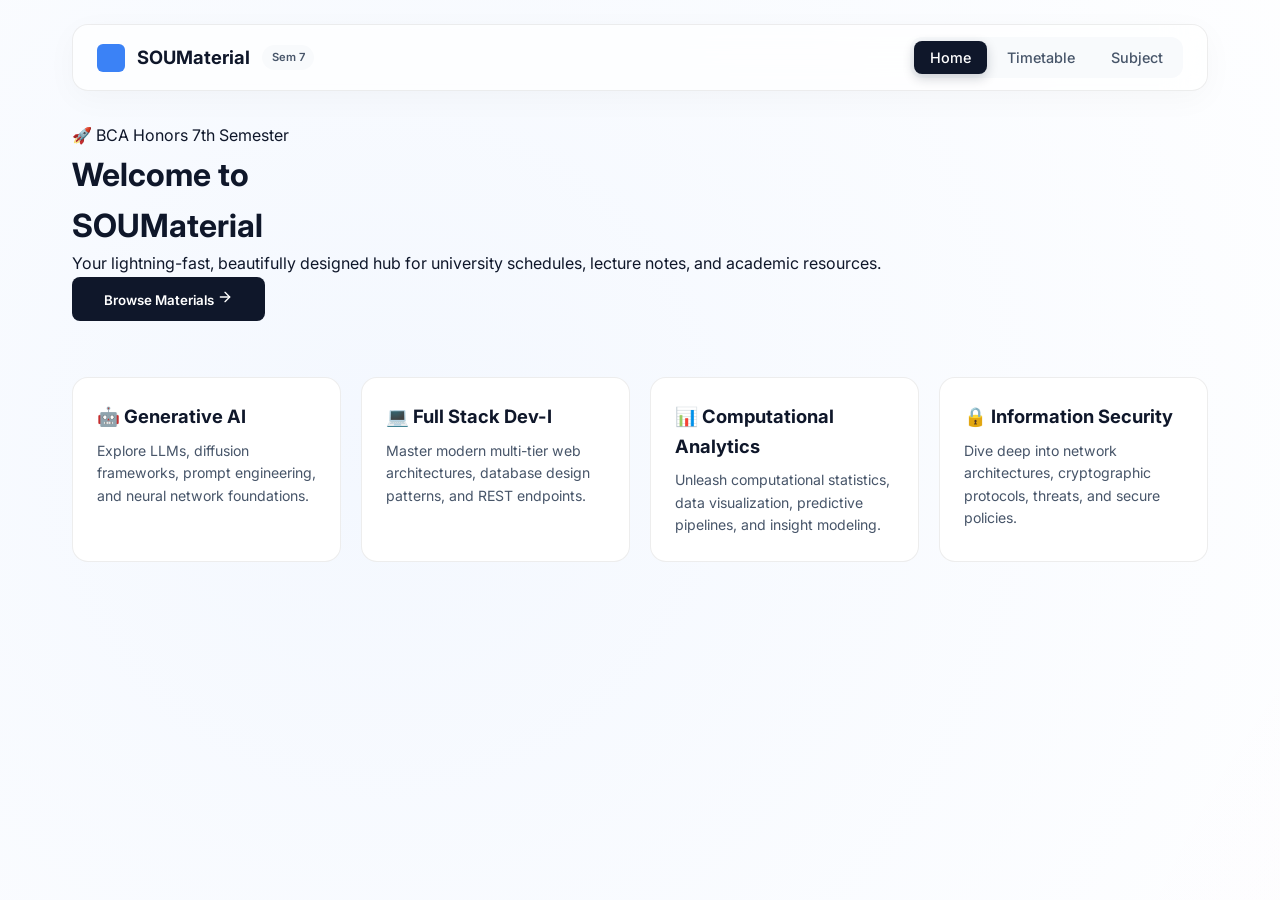
==== SOUMaterial/index.html @ bb6c5d88 "Add files via upload" ====
<!DOCTYPE html>
<html lang="en">

<head>
  <meta charset="UTF-8">
  <meta name="viewport" content="width=device-width, initial-scale=1.0">
  <title>SOUMaterial - BCA 7th Sem</title>
  <!-- Import Premium 'Inter' Font -->
  <link rel="preconnect" href="https://fonts.googleapis.com">
  <link rel="preconnect" href="https://fonts.gstatic.com" crossorigin>
  <link href="https://fonts.googleapis.com/css2?family=Inter:wght@400;500;600;700;800&display=swap" rel="stylesheet">
  <link rel="stylesheet" href="./src/styles/main.css?v=2">
</head>

<body>
  <div id="navbar-root"></div>
  <main id="app-container" class="container"></main>
  <div id="modal-root"></div>

  <script type="module">
    import { renderNavbar } from './src/components/Navbar.js?v=2';
    import { renderDocViewer } from './src/components/DocViewer.js?v=2';
    import { loadHome } from './src/components/Home.js?v=2';

    // Initialize the application layout
    renderNavbar();
    renderDocViewer();

    // Load the new Welcome screen as the default view!
    loadHome(); 
  </script>
</body>

</html>
---- SOUMaterial/src/styles/main.css ----
:root {
    /* Refined Light Mode Palette */
    --bg-base: #ffffff;
    --bg-surface: #ffffff;
    --bg-elevated: #f8fafc;
    --border-subtle: rgba(0, 0, 0, 0.07);
    --border-hover: rgba(0, 0, 0, 0.15);

    --text-primary: #0f172a;
    --text-secondary: #475569;

    /* Accents */
    --accent-pink: #ec4899;
    --accent-blue: #3b82f6;
    --brand-accent: #3b82f6;

    --radius-lg: 16px;
    --radius-md: 12px;
    --radius-sm: 8px;
    --transition: all 0.3s cubic-bezier(0.4, 0, 0.2, 1);
}

* {
    margin: 0;
    padding: 0;
    box-sizing: border-box;
    font-family: 'Inter', -apple-system, sans-serif;
}

body {
    background-color: #ffffff;
    color: var(--text-primary);
    line-height: 1.6;
    background: 
        radial-gradient(circle at 15% 25%, rgba(59, 130, 246, 0.06) 0%, transparent 45%),
        radial-gradient(circle at 85% 75%, rgba(236, 72, 153, 0.06) 0%, transparent 45%);
    background-size: 200% 200%;
    animation: ambientGlow 15s ease infinite alternate;
    min-height: 100vh;
}

@keyframes ambientGlow {
    0% {
        background-position: 0% 0%;
    }
    100% {
        background-position: 100% 100%;
    }
}

/* NAVBAR & LOGO */
.navbar-wrapper {
    padding: 1.5rem 2rem 0;
    max-width: 1200px;
    margin: 0 auto;
    position: sticky;
    top: 0;
    z-index: 100;
}

.navbar {
    background: rgba(255, 255, 255, 0.7);
    backdrop-filter: blur(20px);
    border: 1px solid var(--border-subtle);
    border-radius: var(--radius-lg);
    padding: 0.75rem 1.5rem;
    display: flex;
    justify-content: space-between;
    align-items: center;
    box-shadow: 0 8px 32px rgba(0, 0, 0, 0.03);
}

.brand-group {
    display: flex;
    align-items: center;
    gap: 0.75rem;
    cursor: pointer;
}

.logo-mark {
    width: 28px;
    height: 28px;
    border-radius: 6px;
    background: var(--brand-accent);
}

.brand-text {
    font-size: 1.15rem;
    font-weight: 700;
    color: var(--text-primary);
}

.badge-version {
    background: var(--bg-elevated);
    color: var(--text-secondary);
    font-size: 0.7rem;
    font-weight: 600;
    padding: 0.2rem 0.6rem;
    border-radius: 99px;
}

.tabs {
    display: flex;
    gap: 0.25rem;
    background: var(--bg-elevated);
    padding: 0.25rem;
    border-radius: var(--radius-md);
}

.tab-btn {
    background: transparent;
    border: none;
    color: var(--text-secondary);
    font-size: 0.9rem;
    font-weight: 500;
    cursor: pointer;
    padding: 0.5rem 1rem;
    border-radius: var(--radius-sm);
    transition: var(--transition);
}

.tab-btn:hover {
    color: var(--text-primary);
}

.tab-btn.active {
    background: var(--text-primary);
    color: #ffffff;
    box-shadow: 0 4px 12px rgba(15, 23, 42, 0.2);
}

/* MAIN CONTENT */
.container {
    padding: 2rem;
    max-width: 1200px;
    margin: 0 auto;
}

.grid {
    display: grid;
    grid-template-columns: repeat(auto-fill, minmax(320px, 1fr));
    gap: 1.5rem;
}

.card {
    background: var(--bg-surface);
    padding: 1.5rem;
    border-radius: var(--radius-lg);
    border: 1px solid var(--border-subtle);
    cursor: pointer;
    transition: var(--transition);
}

.card:hover {
    border-color: var(--accent-blue);
    transform: translateY(-4px);
    box-shadow: 0 12px 20px -5px rgba(0, 0, 0, 0.08);
}

.card h3 {
    font-size: 1.1rem;
    font-weight: 600;
    margin-bottom: 0.5rem;
}

.card p {
    font-size: 0.9rem;
    color: var(--text-secondary);
}

.file-item {
    background: var(--bg-surface);
    padding: 1.25rem 1.5rem;
    border-radius: var(--radius-md);
    margin-bottom: 1rem;
    display: flex;
    justify-content: space-between;
    align-items: center;
    border: 1px solid var(--border-subtle);
    transition: var(--transition);
}

.chapter-card:hover {
    border-color: var(--accent-blue);
    background: var(--bg-elevated);
}

/* BUTTONS */
.btn-primary {
    background: var(--text-primary);
    color: #ffffff;
    border: none;
    padding: 0.8rem 2rem;
    border-radius: var(--radius-sm);
    font-weight: 600;
    cursor: pointer;
    transition: var(--transition);
}

.btn-primary:hover {
    transform: translateY(-2px);
    box-shadow: 0 4px 12px rgba(15, 23, 42, 0.2);
}

.btn-download {
    background: #ffffff;
    border: 1px solid var(--border-subtle);
    color: var(--text-primary);
    padding: 0.5rem 1.2rem;
    border-radius: var(--radius-sm);
    cursor: pointer;
    transition: var(--transition);
}

.btn-download:hover {
    background: var(--bg-elevated);
    border-color: var(--accent-blue);
}

/* MODAL */
.modal {
    position: fixed;
    top: 0;
    left: 0;
    width: 100%;
    height: 100%;
    background: rgba(0, 0, 0, 0.4);
    backdrop-filter: blur(10px);
    display: flex;
    justify-content: center;
    align-items: center;
    z-index: 1000;
}

.modal.hidden {
    display: none !important;
}

.modal-content.pdf-modal-size {
    width: 95%;
    max-width: 1000px;
    height: 90vh;
    background: white;
    border-radius: var(--radius-lg);
    overflow: hidden;
    display: flex;
    flex-direction: column;
    box-shadow: 0 20px 40px rgba(0, 0, 0, 0.1);
}

.close-btn {
    background: none;
    border: none;
    font-size: 1.5rem;
    cursor: pointer;
    padding: 0.5rem;
    transition: var(--transition);
}

.close-btn:hover {
    color: var(--accent-pink);
}

@media (max-width: 768px) {
    .navbar {
        flex-direction: column;
        gap: 1rem;
    }

    .grid {
        grid-template-columns: 1fr;
    }
}

/* Unit and Upload Styles */
.unit-section-card {
    transition: var(--transition);
}

.unit-section-card:hover {
    box-shadow: 0 4px 20px -5px rgba(0, 0, 0, 0.05);
}

.back-btn {
    background: transparent;
    border: 1px solid var(--border-subtle);
    color: var(--text-primary);
    padding: 0.5rem 1rem;
    border-radius: var(--radius-sm);
    cursor: pointer;
    font-weight: 600;
    display: inline-flex;
    align-items: center;
    gap: 0.5rem;
    margin-bottom: 1.5rem;
    transition: var(--transition);
}

.back-btn:hover {
    background: var(--bg-elevated);
    border-color: var(--border-hover);
}

.btn-delete:hover {
    background: #ef4444 !important;
    color: white !important;
    border-color: #ef4444 !important;
    box-shadow: 0 4px 12px rgba(239, 68, 68, 0.2);
}

/* Animations */
@keyframes slideIn {
    from {
        transform: translateX(100%) translateY(0);
        opacity: 0;
    }
    to {
        transform: translateX(0) translateY(0);
        opacity: 1;
    }
}

/* Timetable Section Styles */
.day-nav {
    display: flex;
    justify-content: center;
    gap: 0.5rem;
    background: var(--bg-elevated);
    padding: 0.4rem;
    border-radius: var(--radius-lg);
    border: 1px solid var(--border-subtle);
    max-width: 100%;
    width: max-content;
    margin: 0 auto 2.5rem auto;
    overflow-x: auto;
    box-shadow: 0 4px 20px rgba(0, 0, 0, 0.02);
}

.day-btn {
    background: transparent;
    border: none;
    color: var(--text-secondary);
    font-size: 0.95rem;
    font-weight: 600;
    padding: 0.6rem 1.4rem;
    border-radius: var(--radius-md);
    cursor: pointer;
    white-space: nowrap;
    transition: var(--transition);
}

.day-btn:hover {
    color: var(--text-primary);
    background: rgba(0, 0, 0, 0.03);
}

.day-btn:active {
    transform: scale(0.94);
}

.day-btn.active {
    background: var(--text-primary);
    color: #ffffff;
    box-shadow: 0 6px 15px -3px rgba(15, 23, 42, 0.15);
}

/* Timetable Card Animations */
.timetable-card-animate {
    opacity: 0;
    transform: translateY(20px);
    animation: timetableEntrance 0.4s cubic-bezier(0.16, 1, 0.3, 1) forwards;
}

@keyframes timetableEntrance {
    to {
        opacity: 1;
        transform: translateY(0);
    }
}
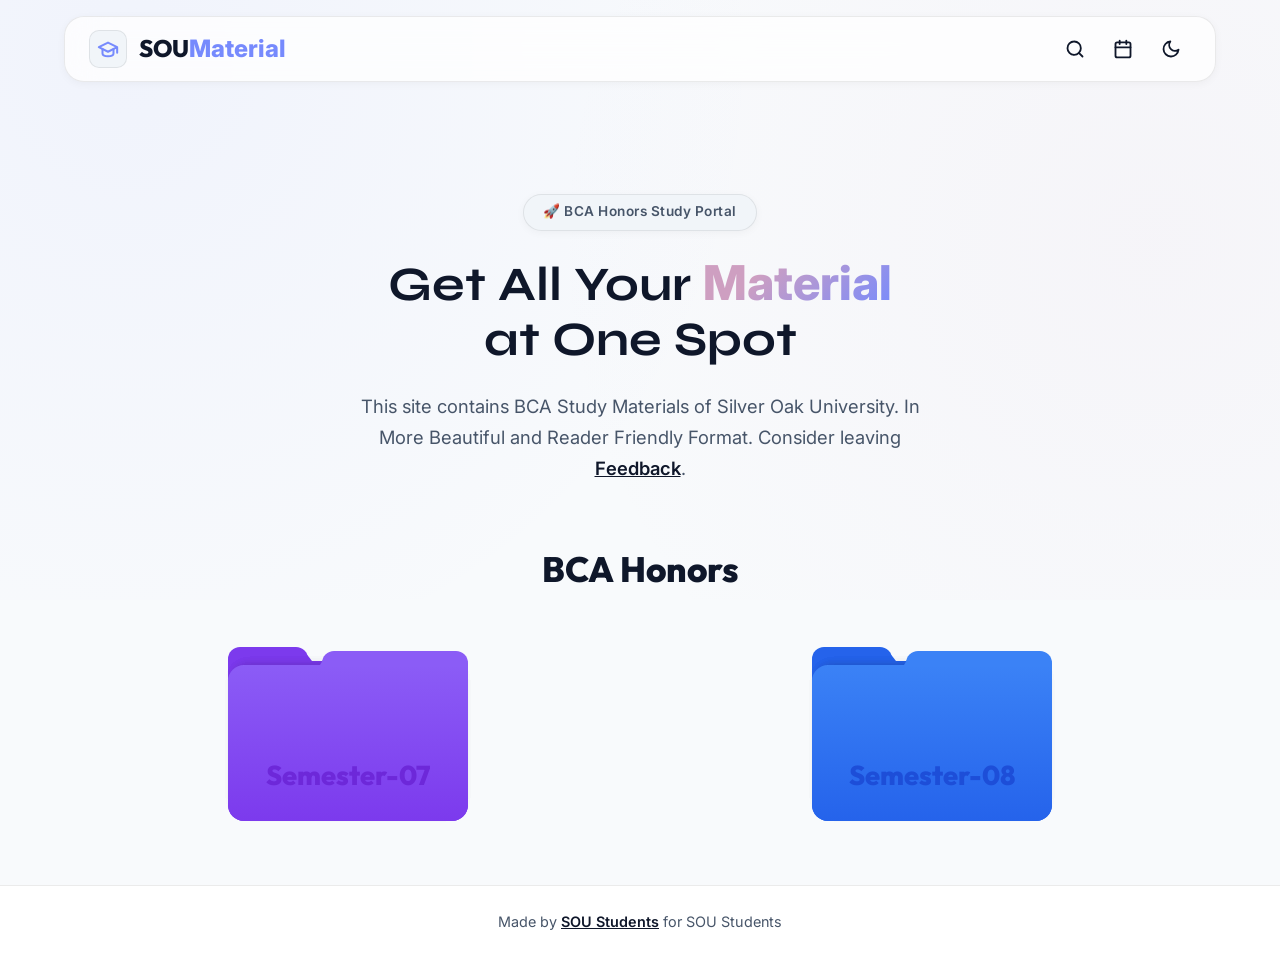
==== commit 5e477e94: "Add files via upload" ====
--- a/SOUMaterial/index.html
+++ b/SOUMaterial/index.html
@@ -4,11 +4,26 @@
 <head>
   <meta charset="UTF-8">
   <meta name="viewport" content="width=device-width, initial-scale=1.0">
-  <title>SOUMaterial - BCA 7th Sem</title>
-  <!-- Import Premium 'Inter' Font -->
+  <title>SOUMaterial - BCA Study Materials Hub</title>
+  
+  <!-- Immediate Theme Loader to prevent white flash -->
+  <script>
+    (function() {
+      try {
+        var savedTheme = localStorage.getItem('soumaterial_theme');
+        var systemDark = window.matchMedia('(prefers-color-scheme: dark)').matches;
+        if (savedTheme === 'dark' || (!savedTheme && systemDark)) {
+          document.documentElement.classList.add('dark');
+        } else {
+          document.documentElement.classList.remove('dark');
+        }
+      } catch (e) {}
+    })();
+  </script>
+  
+  <!-- Prefetch Google Font Connections -->
   <link rel="preconnect" href="https://fonts.googleapis.com">
   <link rel="preconnect" href="https://fonts.gstatic.com" crossorigin>
-  <link href="https://fonts.googleapis.com/css2?family=Inter:wght@400;500;600;700;800&display=swap" rel="stylesheet">
   <link rel="stylesheet" href="./src/styles/main.css?v=2">
 </head>
 
@@ -16,17 +31,23 @@
   <div id="navbar-root"></div>
   <main id="app-container" class="container"></main>
   <div id="modal-root"></div>
+  
+  <footer class="footer">
+    <p>Made by <a href="https://github.com/soumaterial" target="_blank" rel="noopener">SOU Students</a> for SOU Students</p>
+  </footer>
 
   <script type="module">
     import { renderNavbar } from './src/components/Navbar.js?v=2';
     import { renderDocViewer } from './src/components/DocViewer.js?v=2';
+    import { renderSearch } from './src/components/Search.js?v=2';
     import { loadHome } from './src/components/Home.js?v=2';
 
-    // Initialize the application layout
+    // Initialize layout and overlay utilities
     renderNavbar();
     renderDocViewer();
+    renderSearch();
 
-    // Load the new Welcome screen as the default view!
+    // Default entrypoint: load the welcome semester explorer
     loadHome(); 
   </script>
 </body>
--- a/SOUMaterial/src/styles/main.css
+++ b/SOUMaterial/src/styles/main.css
@@ -1,379 +1,1151 @@
-:root {
-    /* Refined Light Mode Palette */
-    --bg-base: #ffffff;
-    --bg-surface: #ffffff;
-    --bg-elevated: #f8fafc;
-    --border-subtle: rgba(0, 0, 0, 0.07);
-    --border-hover: rgba(0, 0, 0, 0.15);
-
-    --text-primary: #0f172a;
-    --text-secondary: #475569;
-
-    /* Accents */
-    --accent-pink: #ec4899;
-    --accent-blue: #3b82f6;
-    --brand-accent: #3b82f6;
-
-    --radius-lg: 16px;
-    --radius-md: 12px;
-    --radius-sm: 8px;
-    --transition: all 0.3s cubic-bezier(0.4, 0, 0.2, 1);
-}
-
-* {
-    margin: 0;
-    padding: 0;
-    box-sizing: border-box;
-    font-family: 'Inter', -apple-system, sans-serif;
-}
-
-body {
-    background-color: #ffffff;
-    color: var(--text-primary);
-    line-height: 1.6;
-    background: 
-        radial-gradient(circle at 15% 25%, rgba(59, 130, 246, 0.06) 0%, transparent 45%),
-        radial-gradient(circle at 85% 75%, rgba(236, 72, 153, 0.06) 0%, transparent 45%);
-    background-size: 200% 200%;
-    animation: ambientGlow 15s ease infinite alternate;
-    min-height: 100vh;
-}
-
-@keyframes ambientGlow {
-    0% {
-        background-position: 0% 0%;
-    }
-    100% {
-        background-position: 100% 100%;
-    }
-}
-
-/* NAVBAR & LOGO */
-.navbar-wrapper {
-    padding: 1.5rem 2rem 0;
-    max-width: 1200px;
-    margin: 0 auto;
-    position: sticky;
-    top: 0;
-    z-index: 100;
-}
-
-.navbar {
-    background: rgba(255, 255, 255, 0.7);
-    backdrop-filter: blur(20px);
-    border: 1px solid var(--border-subtle);
-    border-radius: var(--radius-lg);
-    padding: 0.75rem 1.5rem;
-    display: flex;
-    justify-content: space-between;
-    align-items: center;
-    box-shadow: 0 8px 32px rgba(0, 0, 0, 0.03);
-}
-
-.brand-group {
-    display: flex;
-    align-items: center;
-    gap: 0.75rem;
-    cursor: pointer;
-}
-
-.logo-mark {
-    width: 28px;
-    height: 28px;
-    border-radius: 6px;
-    background: var(--brand-accent);
-}
-
-.brand-text {
-    font-size: 1.15rem;
-    font-weight: 700;
-    color: var(--text-primary);
-}
-
-.badge-version {
-    background: var(--bg-elevated);
-    color: var(--text-secondary);
-    font-size: 0.7rem;
-    font-weight: 600;
-    padding: 0.2rem 0.6rem;
-    border-radius: 99px;
-}
-
-.tabs {
-    display: flex;
-    gap: 0.25rem;
-    background: var(--bg-elevated);
-    padding: 0.25rem;
-    border-radius: var(--radius-md);
-}
-
-.tab-btn {
-    background: transparent;
-    border: none;
-    color: var(--text-secondary);
-    font-size: 0.9rem;
-    font-weight: 500;
-    cursor: pointer;
-    padding: 0.5rem 1rem;
-    border-radius: var(--radius-sm);
-    transition: var(--transition);
-}
-
-.tab-btn:hover {
-    color: var(--text-primary);
-}
-
-.tab-btn.active {
-    background: var(--text-primary);
-    color: #ffffff;
-    box-shadow: 0 4px 12px rgba(15, 23, 42, 0.2);
-}
-
-/* MAIN CONTENT */
-.container {
-    padding: 2rem;
-    max-width: 1200px;
-    margin: 0 auto;
-}
-
-.grid {
-    display: grid;
-    grid-template-columns: repeat(auto-fill, minmax(320px, 1fr));
-    gap: 1.5rem;
-}
-
-.card {
-    background: var(--bg-surface);
-    padding: 1.5rem;
-    border-radius: var(--radius-lg);
-    border: 1px solid var(--border-subtle);
-    cursor: pointer;
-    transition: var(--transition);
-}
-
-.card:hover {
-    border-color: var(--accent-blue);
-    transform: translateY(-4px);
-    box-shadow: 0 12px 20px -5px rgba(0, 0, 0, 0.08);
-}
-
-.card h3 {
-    font-size: 1.1rem;
-    font-weight: 600;
-    margin-bottom: 0.5rem;
-}
-
-.card p {
-    font-size: 0.9rem;
-    color: var(--text-secondary);
-}
-
-.file-item {
-    background: var(--bg-surface);
-    padding: 1.25rem 1.5rem;
-    border-radius: var(--radius-md);
-    margin-bottom: 1rem;
-    display: flex;
-    justify-content: space-between;
-    align-items: center;
-    border: 1px solid var(--border-subtle);
-    transition: var(--transition);
-}
-
-.chapter-card:hover {
-    border-color: var(--accent-blue);
-    background: var(--bg-elevated);
-}
-
-/* BUTTONS */
-.btn-primary {
-    background: var(--text-primary);
-    color: #ffffff;
-    border: none;
-    padding: 0.8rem 2rem;
-    border-radius: var(--radius-sm);
-    font-weight: 600;
-    cursor: pointer;
-    transition: var(--transition);
-}
-
-.btn-primary:hover {
-    transform: translateY(-2px);
-    box-shadow: 0 4px 12px rgba(15, 23, 42, 0.2);
-}
-
-.btn-download {
-    background: #ffffff;
-    border: 1px solid var(--border-subtle);
-    color: var(--text-primary);
-    padding: 0.5rem 1.2rem;
-    border-radius: var(--radius-sm);
-    cursor: pointer;
-    transition: var(--transition);
-}
-
-.btn-download:hover {
-    background: var(--bg-elevated);
-    border-color: var(--accent-blue);
-}
-
-/* MODAL */
-.modal {
-    position: fixed;
-    top: 0;
-    left: 0;
-    width: 100%;
-    height: 100%;
-    background: rgba(0, 0, 0, 0.4);
-    backdrop-filter: blur(10px);
-    display: flex;
-    justify-content: center;
-    align-items: center;
-    z-index: 1000;
-}
-
-.modal.hidden {
-    display: none !important;
-}
-
-.modal-content.pdf-modal-size {
-    width: 95%;
-    max-width: 1000px;
-    height: 90vh;
-    background: white;
-    border-radius: var(--radius-lg);
-    overflow: hidden;
-    display: flex;
-    flex-direction: column;
-    box-shadow: 0 20px 40px rgba(0, 0, 0, 0.1);
-}
-
-.close-btn {
-    background: none;
-    border: none;
-    font-size: 1.5rem;
-    cursor: pointer;
-    padding: 0.5rem;
-    transition: var(--transition);
-}
-
-.close-btn:hover {
-    color: var(--accent-pink);
-}
-
-@media (max-width: 768px) {
-    .navbar {
-        flex-direction: column;
-        gap: 1rem;
-    }
-
-    .grid {
-        grid-template-columns: 1fr;
-    }
-}
-
-/* Unit and Upload Styles */
-.unit-section-card {
-    transition: var(--transition);
-}
-
-.unit-section-card:hover {
-    box-shadow: 0 4px 20px -5px rgba(0, 0, 0, 0.05);
-}
-
-.back-btn {
-    background: transparent;
-    border: 1px solid var(--border-subtle);
-    color: var(--text-primary);
-    padding: 0.5rem 1rem;
-    border-radius: var(--radius-sm);
-    cursor: pointer;
-    font-weight: 600;
-    display: inline-flex;
-    align-items: center;
-    gap: 0.5rem;
-    margin-bottom: 1.5rem;
-    transition: var(--transition);
-}
-
-.back-btn:hover {
-    background: var(--bg-elevated);
-    border-color: var(--border-hover);
-}
-
-.btn-delete:hover {
-    background: #ef4444 !important;
-    color: white !important;
-    border-color: #ef4444 !important;
-    box-shadow: 0 4px 12px rgba(239, 68, 68, 0.2);
-}
-
-/* Animations */
-@keyframes slideIn {
-    from {
-        transform: translateX(100%) translateY(0);
-        opacity: 0;
-    }
-    to {
-        transform: translateX(0) translateY(0);
-        opacity: 1;
-    }
-}
-
-/* Timetable Section Styles */
-.day-nav {
-    display: flex;
-    justify-content: center;
-    gap: 0.5rem;
-    background: var(--bg-elevated);
-    padding: 0.4rem;
-    border-radius: var(--radius-lg);
-    border: 1px solid var(--border-subtle);
-    max-width: 100%;
-    width: max-content;
-    margin: 0 auto 2.5rem auto;
-    overflow-x: auto;
-    box-shadow: 0 4px 20px rgba(0, 0, 0, 0.02);
-}
-
-.day-btn {
-    background: transparent;
-    border: none;
-    color: var(--text-secondary);
-    font-size: 0.95rem;
-    font-weight: 600;
-    padding: 0.6rem 1.4rem;
-    border-radius: var(--radius-md);
-    cursor: pointer;
-    white-space: nowrap;
-    transition: var(--transition);
-}
-
-.day-btn:hover {
-    color: var(--text-primary);
-    background: rgba(0, 0, 0, 0.03);
-}
-
-.day-btn:active {
-    transform: scale(0.94);
-}
-
-.day-btn.active {
-    background: var(--text-primary);
-    color: #ffffff;
-    box-shadow: 0 6px 15px -3px rgba(15, 23, 42, 0.15);
-}
-
-/* Timetable Card Animations */
-.timetable-card-animate {
-    opacity: 0;
-    transform: translateY(20px);
-    animation: timetableEntrance 0.4s cubic-bezier(0.16, 1, 0.3, 1) forwards;
-}
-
-@keyframes timetableEntrance {
-    to {
-        opacity: 1;
-        transform: translateY(0);
-    }
-}+/* Import Syne and Outfit Fonts for Heading & Brand */
+@import url('https://fonts.googleapis.com/css2?family=Outfit:wght@400;500;600;700;800&family=Syne:wght@700;800&family=Inter:wght@400;500;600;700&display=swap');
+
+:root {
+    /* Light Mode Design System */
+    --bg-base: #f8fafc;
+    --bg-surface: #ffffff;
+    --bg-elevated: #f1f5f9;
+    --border-subtle: rgba(0, 0, 0, 0.08);
+    --border-hover: rgba(0, 0, 0, 0.16);
+    --text-primary: #0f172a;
+    --text-secondary: #475569;
+
+    --accent-blue: #768afd;
+    --accent-pink: #ce9fc1;
+    --accent-purple: #8b5cf6;
+    
+    --bg-navbar: rgba(255, 255, 255, 0.75);
+    --radius-lg: 20px;
+    --radius-md: 14px;
+    --radius-sm: 8px;
+    
+    --transition: all 0.3s cubic-bezier(0.25, 0.8, 0.25, 1);
+    --shadow-sm: 0 2px 8px rgba(0, 0, 0, 0.04);
+    --shadow-md: 0 10px 30px rgba(0, 0, 0, 0.06);
+    --shadow-lg: 0 20px 40px rgba(0, 0, 0, 0.1);
+    
+    --glow-color-1: rgba(118, 138, 253, 0.06);
+    --glow-color-2: rgba(206, 159, 193, 0.06);
+}
+
+.dark {
+    /* Dark Mode Design System (Inspired by sounotes) */
+    --bg-base: #0c0c14;
+    --bg-surface: #12121e;
+    --bg-elevated: #191928;
+    --border-subtle: rgba(255, 255, 255, 0.07);
+    --border-hover: rgba(255, 255, 255, 0.16);
+    --text-primary: #f8fafc;
+    --text-secondary: #94a3b8;
+
+    --accent-blue: #768afd;
+    --accent-pink: #ce9fc1;
+    --accent-purple: #a78bfa;
+    
+    --bg-navbar: rgba(12, 12, 20, 0.8);
+    
+    --shadow-sm: 0 2px 8px rgba(0, 0, 0, 0.2);
+    --shadow-md: 0 10px 30px rgba(0, 0, 0, 0.3);
+    --shadow-lg: 0 20px 40px rgba(0, 0, 0, 0.4);
+    
+    --glow-color-1: rgba(118, 138, 253, 0.12);
+    --glow-color-2: rgba(206, 159, 193, 0.12);
+}
+
+/* BASE STYLES */
+* {
+    margin: 0;
+    padding: 0;
+    box-sizing: border-box;
+    font-family: 'Inter', -apple-system, sans-serif;
+}
+
+html {
+    scroll-behavior: smooth;
+}
+
+body {
+    background-color: var(--bg-base);
+    color: var(--text-primary);
+    line-height: 1.6;
+    transition: background-color 0.4s ease, color 0.4s ease;
+    min-height: 100vh;
+    display: flex;
+    flex-direction: column;
+    position: relative;
+    overflow-x: hidden;
+}
+
+/* Ambient glow backgrounds */
+body::before {
+    content: '';
+    position: absolute;
+    top: 0;
+    left: 0;
+    right: 0;
+    height: 600px;
+    background: radial-gradient(circle at 10% 10%, var(--glow-color-1) 0%, transparent 50%),
+                radial-gradient(circle at 90% 40%, var(--glow-color-2) 0%, transparent 50%);
+    pointer-events: none;
+    z-index: 0;
+    transition: var(--transition);
+}
+
+/* TYPOGRAPHY */
+h1, h2, h3, h4, h5, h6 {
+    font-family: 'Outfit', sans-serif;
+    font-weight: 700;
+}
+
+a {
+    color: inherit;
+    text-decoration: none;
+}
+
+/* LAYOUT CONTAINER */
+.container {
+    width: 100%;
+    max-width: 1200px;
+    margin: 0 auto;
+    padding: 2rem 1.5rem;
+    position: relative;
+    z-index: 1;
+}
+
+/* STICKY HEADER PROGRESS LINE */
+.progress-line-container {
+    position: fixed;
+    top: 0;
+    left: 0;
+    width: 100%;
+    height: 3px;
+    background: transparent;
+    z-index: 1000;
+}
+
+.progress-line {
+    height: 100%;
+    background: linear-gradient(90deg, var(--accent-blue), var(--accent-pink));
+    width: 0%;
+    transition: width 0.3s ease;
+    box-shadow: 0 0 8px var(--accent-blue), 0 0 12px var(--accent-pink);
+}
+
+/* PREMIUM NAVBAR */
+.navbar-wrapper {
+    position: sticky;
+    top: 0;
+    z-index: 999;
+    padding: 1rem 1.5rem;
+    max-width: 1200px;
+    margin: 0 auto;
+    width: 100%;
+}
+
+.navbar {
+    background: var(--bg-navbar);
+    backdrop-filter: blur(20px);
+    -webkit-backdrop-filter: blur(20px);
+    border: 1px solid var(--border-subtle);
+    border-radius: var(--radius-lg);
+    padding: 0.75rem 1.5rem;
+    display: flex;
+    justify-content: space-between;
+    align-items: center;
+    box-shadow: var(--shadow-sm);
+    transition: var(--transition);
+}
+
+.brand-group {
+    display: flex;
+    align-items: center;
+    gap: 0.75rem;
+    cursor: pointer;
+}
+
+.logo-img {
+    width: 32px;
+    height: 32px;
+    border-radius: 8px;
+    transition: transform 0.3s ease;
+}
+
+.brand-group:hover .logo-img {
+    transform: rotate(10deg) scale(1.1);
+}
+
+.brand-text {
+    font-size: 1.5rem;
+    font-weight: 800;
+    font-family: 'Outfit', sans-serif;
+    color: var(--text-primary);
+}
+
+.brand-text span {
+    color: var(--accent-blue);
+}
+
+.navbar-actions {
+    display: flex;
+    align-items: center;
+    gap: 0.5rem;
+}
+
+/* Action Icon Buttons */
+.icon-btn {
+    background: transparent;
+    border: none;
+    outline: none;
+    width: 40px;
+    height: 40px;
+    border-radius: 50%;
+    color: var(--text-primary);
+    display: flex;
+    justify-content: center;
+    align-items: center;
+    cursor: pointer;
+    transition: var(--transition);
+    position: relative;
+}
+
+.icon-btn:hover {
+    background: var(--bg-elevated);
+    transform: translateY(-2px);
+    color: var(--accent-blue);
+}
+
+.icon-btn svg {
+    width: 20px;
+    height: 20px;
+    stroke-width: 2.2;
+}
+
+/* HERO SECTION */
+.hero-section {
+    text-align: center;
+    padding: 4rem 1rem 2rem 1rem;
+    position: relative;
+}
+
+.badge-pill {
+    background: var(--bg-elevated);
+    border: 1px solid var(--border-subtle);
+    color: var(--text-secondary);
+    font-size: 0.85rem;
+    font-weight: 600;
+    padding: 0.4rem 1.2rem;
+    border-radius: 99px;
+    display: inline-block;
+    margin-bottom: 1.5rem;
+    box-shadow: var(--shadow-sm);
+    letter-spacing: 0.5px;
+}
+
+.hero-title {
+    font-family: 'Syne', sans-serif;
+    font-size: 3rem;
+    line-height: 1.15;
+    margin-bottom: 1.5rem;
+    color: var(--text-primary);
+    max-width: 800px;
+    margin-left: auto;
+    margin-right: auto;
+}
+
+@media (max-width: 768px) {
+    .hero-title {
+        font-size: 2.2rem;
+    }
+}
+
+.gradient-text {
+    background: linear-gradient(135deg, var(--accent-pink) 30%, var(--accent-blue) 100%);
+    -webkit-background-clip: text;
+    -webkit-text-fill-color: transparent;
+    font-weight: 800;
+}
+
+.hero-subtitle {
+    font-size: 1.15rem;
+    color: var(--text-secondary);
+    max-width: 600px;
+    margin: 0 auto 2rem auto;
+    line-height: 1.7;
+}
+
+.hero-subtitle a {
+    color: var(--text-primary);
+    text-decoration: underline;
+    font-weight: 600;
+    transition: color 0.2s;
+}
+
+.hero-subtitle a:hover {
+    color: var(--accent-purple);
+}
+
+/* GRID LAYOUTS */
+.grid-semesters {
+    display: grid;
+    grid-template-columns: repeat(auto-fit, minmax(260px, 1fr));
+    gap: 3rem;
+    margin-top: 4rem;
+    justify-items: center;
+}
+
+/* 3D FOLDER COMPONENT */
+.folder-3d-wrapper {
+    perspective: 1500px;
+    width: 240px;
+    height: 160px;
+    cursor: pointer;
+    position: relative;
+    user-select: none;
+}
+
+.folder-3d {
+    width: 100%;
+    height: 100%;
+    transform-style: preserve-3d;
+    transition: transform 0.5s cubic-bezier(0.25, 0.8, 0.25, 1);
+    position: relative;
+}
+
+/* Folder Colors Map */
+.folder-color-orange  { --f-dark: #b45309; --f-mid: #d97706; --f-light: #f59e0b; --f-front: #fbbf24; --f-text: #b45309; }
+.folder-color-blue    { --f-dark: #1d4ed8; --f-mid: #2563eb; --f-light: #3b82f6; --f-front: #60a5fa; --f-text: #1d4ed8; }
+.folder-color-purple  { --f-dark: #6d28d9; --f-mid: #7c3aed; --f-light: #8b5cf6; --f-front: #a78bfa; --f-text: #6d28d9; }
+.folder-color-green   { --f-dark: #047857; --f-mid: #059669; --f-light: #10b981; --f-front: #34d399; --f-text: #047857; }
+.folder-color-pink    { --f-dark: #be185d; --f-mid: #db2777; --f-light: #ec4899; --f-front: #f472b6; --f-text: #be185d; }
+.folder-color-indigo  { --f-dark: #3730a3; --f-mid: #4338ca; --f-light: #4f46e5; --f-front: #818cf8; --f-text: #3730a3; }
+.folder-color-emerald { --f-dark: #065f46; --f-mid: #047857; --f-light: #059669; --f-front: #10b981; --f-text: #065f46; }
+.folder-color-cyan    { --f-dark: #0e7490; --f-mid: #0891b2; --f-light: #06b6d4; --f-front: #22d3ee; --f-text: #0e7490; }
+
+/* Back cover of folder */
+.folder-back {
+    position: absolute;
+    width: 100%;
+    height: 100%;
+    background-color: var(--f-mid);
+    border-radius: 1rem;
+    border-top-left-radius: 0;
+    transform-origin: top;
+    transition: var(--transition);
+}
+
+/* Tab sticking up on the back cover (left side) */
+.folder-back::after {
+    content: '';
+    position: absolute;
+    bottom: 99%;
+    left: 0;
+    width: 80px;
+    height: 16px;
+    background-color: var(--f-mid);
+    border-top-left-radius: 12px;
+    border-top-right-radius: 12px;
+}
+
+/* Slanted cut transition for the tab */
+.folder-back::before {
+    content: '';
+    position: absolute;
+    top: -16px;
+    left: 76px;
+    width: 16px;
+    height: 16px;
+    background-color: var(--f-mid);
+    clip-path: polygon(0 35%, 0% 100%, 50% 100%);
+}
+
+/* Middle document sheets */
+.folder-page {
+    position: absolute;
+    inset: 4px;
+    border-radius: 1rem;
+    transition: transform 0.4s cubic-bezier(0.25, 0.8, 0.25, 1);
+    transform-origin: bottom;
+    box-shadow: 0 -2px 10px rgba(0, 0, 0, 0.05);
+}
+
+.page-3 { background-color: var(--bg-elevated); filter: brightness(0.85); }
+.page-2 { background-color: var(--bg-elevated); filter: brightness(0.92); }
+.page-1 { background-color: var(--bg-surface); }
+
+/* Front flap of folder */
+.folder-front {
+    position: absolute;
+    bottom: 0;
+    left: 0;
+    width: 100%;
+    height: 156px;
+    background: linear-gradient(to top, var(--f-mid), var(--f-light));
+    border-radius: 1rem;
+    border-top-right-radius: 0;
+    transform-origin: bottom;
+    transition: transform 0.4s cubic-bezier(0.25, 0.8, 0.25, 1), box-shadow 0.4s;
+    display: flex;
+    align-items: flex-end;
+    padding: 1.5rem;
+}
+
+/* Tab on the front flap (right side) */
+.folder-front::after {
+    content: '';
+    position: absolute;
+    bottom: 99%;
+    right: 0;
+    width: 146px;
+    height: 16px;
+    background-color: var(--f-light);
+    border-top-left-radius: 12px;
+    border-top-right-radius: 12px;
+}
+
+/* Slanted cut for front flap tab */
+.folder-front::before {
+    content: '';
+    position: absolute;
+    top: -12px;
+    right: 142px;
+    width: 12px;
+    height: 12px;
+    background-color: var(--f-light);
+    clip-path: polygon(100% 14%, 50% 100%, 100% 100%);
+}
+
+.folder-title {
+    font-family: 'Outfit', sans-serif;
+    font-size: 1.7rem;
+    font-weight: 800;
+    color: var(--f-dark);
+    text-align: center;
+    width: 100%;
+}
+
+.dark .folder-title {
+    color: #ffffff;
+    text-shadow: 0 1px 4px rgba(0, 0, 0, 0.3);
+}
+
+/* Hover effects for 3D folder */
+.folder-3d-wrapper:hover .folder-back {
+    box-shadow: 0 15px 35px rgba(0, 0, 0, 0.15);
+}
+
+.folder-3d-wrapper:hover .page-3 { transform: rotateX(-15deg); }
+.folder-3d-wrapper:hover .page-2 { transform: rotateX(-25deg); }
+.folder-3d-wrapper:hover .page-1 { transform: rotateX(-32deg); }
+
+.folder-3d-wrapper:hover .folder-front {
+    transform: rotateX(-40deg) translateY(1px);
+    box-shadow: inset 0 20px 40px var(--f-front), inset 0 -20px 40px var(--f-mid), 0 15px 30px rgba(0,0,0,0.15);
+}
+
+/* SUBJECT NOTEBOOKS GRID (INSIDE SEMESTER) */
+.grid-notebooks {
+    display: grid;
+    grid-template-columns: repeat(auto-fill, minmax(220px, 1fr));
+    gap: 2.5rem;
+    margin-top: 3rem;
+    justify-items: center;
+}
+
+/* Notebook Cover Design */
+.notebook-card {
+    width: 200px;
+    height: 270px;
+    background: var(--bg-surface);
+    border-radius: var(--radius-md);
+    box-shadow: var(--shadow-md);
+    display: flex;
+    flex-direction: column;
+    justify-content: space-between;
+    padding: 1.25rem;
+    position: relative;
+    cursor: pointer;
+    transition: transform 0.3s ease, box-shadow 0.3s ease;
+    border: 1px solid var(--border-subtle);
+    overflow: hidden;
+}
+
+.notebook-card:hover {
+    transform: scale(1.08) rotate(2deg);
+    box-shadow: var(--shadow-lg);
+    border-color: var(--n-color, var(--accent-blue));
+}
+
+/* Left spine binding */
+.notebook-card::before {
+    content: '';
+    position: absolute;
+    left: 0;
+    top: 0;
+    bottom: 0;
+    width: 14px;
+    background: linear-gradient(90deg, rgba(0, 0, 0, 0.15), transparent);
+    background-color: var(--n-color, var(--accent-blue));
+    border-top-left-radius: var(--radius-md);
+    border-bottom-left-radius: var(--radius-md);
+    z-index: 2;
+}
+
+.notebook-header {
+    display: flex;
+    flex-direction: column;
+    align-items: center;
+    text-align: center;
+    padding-left: 0.5rem;
+    z-index: 1;
+}
+
+.notebook-tag {
+    font-size: 0.75rem;
+    font-weight: 700;
+    color: var(--n-color, var(--accent-blue));
+    text-transform: uppercase;
+    letter-spacing: 1px;
+    opacity: 0.8;
+    margin-bottom: 0.5rem;
+}
+
+.notebook-code-abbr {
+    font-family: 'Syne', sans-serif;
+    font-size: 2.2rem;
+    font-weight: 800;
+    color: var(--n-color, var(--accent-blue));
+    line-height: 1.1;
+    margin: 1rem 0;
+}
+
+.notebook-title {
+    font-size: 0.95rem;
+    font-weight: 600;
+    color: var(--text-primary);
+    text-align: center;
+    padding: 0 0.5rem;
+    line-height: 1.4;
+    display: -webkit-box;
+    -webkit-line-clamp: 3;
+    -webkit-box-orient: vertical;
+    overflow: hidden;
+    margin-top: 1rem;
+}
+
+.notebook-footer {
+    display: flex;
+    justify-content: center;
+    align-items: center;
+    border-top: 1px solid var(--border-subtle);
+    padding-top: 0.75rem;
+    font-size: 0.75rem;
+    font-weight: 600;
+    color: var(--text-secondary);
+    z-index: 1;
+}
+
+/* Notebook Color Palettes */
+.nb-blue    { --n-color: #3b82f6; }
+.nb-green   { --n-color: #10b981; }
+.nb-purple  { --n-color: #8b5cf6; }
+.nb-red     { --n-color: #ef4444; }
+.nb-orange  { --n-color: #f59e0b; }
+.nb-pink    { --n-color: #ec4899; }
+.nb-teal    { --n-color: #06b6d4; }
+.nb-indigo  { --n-color: #4f46e5; }
+
+/* SUBJECT MODULES VIEW */
+.back-btn {
+    background: var(--bg-surface);
+    border: 1px solid var(--border-subtle);
+    color: var(--text-primary);
+    padding: 0.6rem 1.2rem;
+    border-radius: var(--radius-sm);
+    cursor: pointer;
+    font-weight: 600;
+    display: inline-flex;
+    align-items: center;
+    gap: 0.5rem;
+    margin-bottom: 2rem;
+    transition: var(--transition);
+    box-shadow: var(--shadow-sm);
+}
+
+.back-btn:hover {
+    background: var(--bg-elevated);
+    border-color: var(--border-hover);
+    transform: translateX(-4px);
+}
+
+.subject-info-banner {
+    background: var(--bg-surface);
+    border: 1px solid var(--border-subtle);
+    border-radius: var(--radius-lg);
+    padding: 2rem;
+    margin-bottom: 2.5rem;
+    box-shadow: var(--shadow-sm);
+}
+
+.subject-info-banner h2 {
+    font-size: 2rem;
+    margin-bottom: 0.5rem;
+}
+
+.subject-meta {
+    color: var(--text-secondary);
+    font-size: 1rem;
+    display: flex;
+    gap: 1rem;
+    flex-wrap: wrap;
+}
+
+/* MODULE CARDS */
+.unit-section-card {
+    background: var(--bg-surface);
+    border: 1px solid var(--border-subtle);
+    border-radius: var(--radius-lg);
+    padding: 1.5rem;
+    margin-bottom: 1.5rem;
+    box-shadow: var(--shadow-sm);
+    transition: var(--transition);
+}
+
+.unit-section-card:hover {
+    box-shadow: var(--shadow-md);
+    border-color: var(--accent-blue);
+}
+
+.unit-header {
+    display: flex;
+    justify-content: space-between;
+    align-items: center;
+    margin-bottom: 1.25rem;
+    border-bottom: 1px solid var(--border-subtle);
+    padding-bottom: 1rem;
+    flex-wrap: wrap;
+    gap: 1rem;
+}
+
+.unit-header h3 {
+    font-size: 1.25rem;
+    color: var(--text-primary);
+}
+
+.btn-upload-label {
+    background: var(--accent-purple);
+    color: white;
+    font-size: 0.85rem;
+    font-weight: 600;
+    padding: 0.5rem 1.1rem;
+    border-radius: var(--radius-sm);
+    display: inline-flex;
+    align-items: center;
+    gap: 0.5rem;
+    cursor: pointer;
+    transition: var(--transition);
+}
+
+.btn-upload-label:hover {
+    background: #7c3aed;
+    transform: translateY(-2px);
+    box-shadow: 0 4px 12px rgba(139, 92, 246, 0.25);
+}
+
+/* FILE ITEMS inside modules */
+.file-item {
+    background: var(--bg-base);
+    border: 1px solid var(--border-subtle);
+    border-radius: var(--radius-md);
+    padding: 1rem 1.25rem;
+    margin-bottom: 0.75rem;
+    display: flex;
+    justify-content: space-between;
+    align-items: center;
+    cursor: pointer;
+    transition: var(--transition);
+}
+
+.file-item:hover {
+    background: var(--bg-elevated);
+    border-color: var(--accent-blue);
+    transform: translateY(-2px);
+}
+
+.file-info h4 {
+    font-size: 1rem;
+    font-weight: 600;
+    color: var(--text-primary);
+    margin-bottom: 0.2rem;
+}
+
+.file-info p {
+    font-size: 0.8rem;
+    color: var(--text-secondary);
+}
+
+.file-actions {
+    display: flex;
+    align-items: center;
+    gap: 0.5rem;
+}
+
+/* Standard Buttons */
+.btn-primary {
+    background: var(--text-primary);
+    color: var(--bg-surface);
+    border: none;
+    padding: 0.5rem 1.2rem;
+    border-radius: var(--radius-sm);
+    font-weight: 600;
+    cursor: pointer;
+    transition: var(--transition);
+}
+
+.btn-primary:hover {
+    transform: translateY(-2px);
+    box-shadow: var(--shadow-sm);
+}
+
+.btn-download {
+    background: var(--bg-surface);
+    border: 1px solid var(--border-subtle);
+    color: var(--text-primary);
+    padding: 0.45rem 1rem;
+    border-radius: var(--radius-sm);
+    font-weight: 600;
+    cursor: pointer;
+    transition: var(--transition);
+}
+
+.btn-download:hover {
+    background: var(--bg-elevated);
+    border-color: var(--accent-blue);
+    color: var(--accent-blue);
+}
+
+.btn-delete {
+    background: transparent;
+    border: 1px solid rgba(239, 68, 68, 0.2);
+    color: #ef4444;
+    padding: 0.45rem 1rem;
+    border-radius: var(--radius-sm);
+    font-weight: 600;
+    cursor: pointer;
+    transition: var(--transition);
+}
+
+.btn-delete:hover {
+    background: #ef4444 !important;
+    color: white !important;
+    border-color: #ef4444 !important;
+}
+
+/* TIMETABLE VIEW */
+.day-nav {
+    display: flex;
+    justify-content: center;
+    gap: 0.5rem;
+    background: var(--bg-surface);
+    padding: 0.4rem;
+    border-radius: 99px;
+    border: 1px solid var(--border-subtle);
+    width: max-content;
+    max-width: 100%;
+    margin: 0 auto 2.5rem auto;
+    overflow-x: auto;
+    box-shadow: var(--shadow-sm);
+}
+
+.day-btn {
+    background: transparent;
+    border: none;
+    color: var(--text-secondary);
+    font-size: 0.95rem;
+    font-weight: 600;
+    padding: 0.6rem 1.4rem;
+    border-radius: 99px;
+    cursor: pointer;
+    white-space: nowrap;
+    transition: var(--transition);
+}
+
+.day-btn:hover {
+    color: var(--text-primary);
+    background: var(--bg-elevated);
+}
+
+.day-btn.active {
+    background: var(--accent-blue);
+    color: white;
+    box-shadow: 0 4px 12px rgba(118, 138, 253, 0.3);
+}
+
+.grid-timetable {
+    display: grid;
+    grid-template-columns: repeat(auto-fill, minmax(280px, 1fr));
+    gap: 1.5rem;
+    margin-top: 2rem;
+}
+
+.timetable-card {
+    background: var(--bg-surface);
+    border: 1px solid var(--border-subtle);
+    border-radius: var(--radius-lg);
+    padding: 1.5rem;
+    box-shadow: var(--shadow-sm);
+    transition: var(--transition);
+    border-left: 4px solid var(--accent-blue);
+}
+
+.timetable-card:hover {
+    transform: translateY(-4px);
+    box-shadow: var(--shadow-md);
+    border-left-color: var(--accent-pink);
+}
+
+.timetable-card h3 {
+    font-size: 1.2rem;
+    margin-bottom: 0.75rem;
+    color: var(--text-primary);
+}
+
+.timetable-card p {
+    font-size: 0.9rem;
+    color: var(--text-secondary);
+    margin-bottom: 0.3rem;
+}
+
+.timetable-card p strong {
+    color: var(--text-primary);
+}
+
+/* OVERLAY MODAL SYSTEM */
+.modal {
+    position: fixed;
+    top: 0;
+    left: 0;
+    width: 100%;
+    height: 100%;
+    background: rgba(12, 12, 20, 0.6);
+    backdrop-filter: blur(12px);
+    -webkit-backdrop-filter: blur(12px);
+    display: flex;
+    justify-content: center;
+    align-items: center;
+    z-index: 1000;
+    opacity: 1;
+    transition: opacity 0.3s ease;
+}
+
+.modal.hidden {
+    display: none !important;
+}
+
+/* Document Viewer PDF Modal Size */
+.modal-content.pdf-modal-size {
+    width: 95%;
+    max-width: 1050px;
+    height: 90vh;
+    background: var(--bg-surface);
+    border: 1px solid var(--border-subtle);
+    border-radius: var(--radius-lg);
+    overflow: hidden;
+    display: flex;
+    flex-direction: column;
+    box-shadow: var(--shadow-lg);
+    animation: modalEntrance 0.3s cubic-bezier(0.25, 0.8, 0.25, 1);
+}
+
+.modal-header {
+    display: flex;
+    justify-content: space-between;
+    align-items: center;
+    padding: 1rem 1.5rem;
+    border-bottom: 1px solid var(--border-subtle);
+    background: var(--bg-base);
+}
+
+.modal-header h3 {
+    font-size: 1.2rem;
+    color: var(--text-primary);
+    white-space: nowrap;
+    overflow: hidden;
+    text-overflow: ellipsis;
+    max-width: 80%;
+}
+
+.close-btn {
+    background: none;
+    border: none;
+    font-size: 2rem;
+    line-height: 1;
+    cursor: pointer;
+    color: var(--text-secondary);
+    transition: var(--transition);
+}
+
+.close-btn:hover {
+    color: var(--accent-pink);
+    transform: rotate(90deg);
+}
+
+/* Search Modal Styles */
+.modal-content.search-modal-size {
+    width: 90%;
+    max-width: 650px;
+    max-height: 80vh;
+    background: var(--bg-surface);
+    border: 1px solid var(--border-subtle);
+    border-radius: var(--radius-lg);
+    box-shadow: var(--shadow-lg);
+    display: flex;
+    flex-direction: column;
+    overflow: hidden;
+    animation: modalEntrance 0.3s cubic-bezier(0.25, 0.8, 0.25, 1);
+}
+
+.search-header {
+    display: flex;
+    align-items: center;
+    padding: 1.25rem;
+    border-bottom: 1px solid var(--border-subtle);
+    gap: 1rem;
+}
+
+.search-input-wrapper {
+    flex: 1;
+    display: flex;
+    align-items: center;
+    background: var(--bg-elevated);
+    border: 1px solid var(--border-subtle);
+    border-radius: 99px;
+    padding: 0.6rem 1.2rem;
+    gap: 0.75rem;
+}
+
+.search-input-wrapper svg {
+    color: var(--text-secondary);
+}
+
+.search-input-wrapper input {
+    background: transparent;
+    border: none;
+    outline: none;
+    width: 100%;
+    color: var(--text-primary);
+    font-size: 1rem;
+}
+
+.search-results-list {
+    padding: 1.5rem;
+    overflow-y: auto;
+    flex: 1;
+}
+
+.search-placeholder {
+    color: var(--text-secondary);
+    text-align: center;
+    padding: 3rem 0;
+    font-size: 1rem;
+}
+
+.search-no-results {
+    color: var(--accent-pink);
+    text-align: center;
+    padding: 3rem 0;
+    font-weight: 500;
+}
+
+.search-section {
+    margin-bottom: 1.5rem;
+}
+
+.search-section h3 {
+    font-size: 0.85rem;
+    text-transform: uppercase;
+    letter-spacing: 1px;
+    color: var(--text-secondary);
+    margin-bottom: 0.75rem;
+    border-bottom: 1px solid var(--border-subtle);
+    padding-bottom: 0.3rem;
+}
+
+.search-results-subgrid {
+    display: flex;
+    flex-direction: column;
+    gap: 0.5rem;
+}
+
+.search-result-item {
+    background: var(--bg-base);
+    border: 1px solid var(--border-subtle);
+    border-radius: var(--radius-md);
+    padding: 0.8rem 1.2rem;
+    cursor: pointer;
+    transition: var(--transition);
+}
+
+.search-result-item:hover {
+    background: var(--bg-elevated);
+    border-color: var(--accent-blue);
+    transform: translateX(4px);
+}
+
+.result-details {
+    display: flex;
+    align-items: center;
+    gap: 1rem;
+}
+
+.result-icon {
+    font-size: 1.5rem;
+}
+
+.result-details h4 {
+    font-size: 0.95rem;
+    font-weight: 600;
+    color: var(--text-primary);
+}
+
+.result-details p {
+    font-size: 0.75rem;
+    color: var(--text-secondary);
+}
+
+/* Animations */
+@keyframes modalEntrance {
+    from {
+        transform: translateY(40px) scale(0.95);
+        opacity: 0;
+    }
+    to {
+        transform: translateY(0) scale(1);
+        opacity: 1;
+    }
+}
+
+/* FOOTER SECTION */
+.footer {
+    margin-top: auto;
+    border-top: 1px solid var(--border-subtle);
+    padding: 1.5rem 1rem;
+    background: var(--bg-surface);
+    text-align: center;
+    font-size: 0.9rem;
+    color: var(--text-secondary);
+    font-weight: 400;
+}
+
+.footer a {
+    color: var(--text-primary);
+    font-weight: 600;
+    text-decoration: underline;
+}
+
+.footer a:hover {
+    color: var(--accent-blue);
+}
+
+/* TOAST CONTROLLER */
+#toast-container {
+    position: fixed;
+    bottom: 2rem;
+    right: 2rem;
+    z-index: 1100;
+    display: flex;
+    flex-direction: column;
+    gap: 0.75rem;
+}
+
+.toast {
+    background: var(--bg-surface);
+    border: 1px solid var(--border-subtle);
+    border-left: 4px solid var(--accent-blue);
+    border-radius: var(--radius-sm);
+    padding: 0.75rem 1.25rem;
+    box-shadow: var(--shadow-md);
+    color: var(--text-primary);
+    font-size: 0.9rem;
+    font-weight: 500;
+    min-width: 250px;
+    animation: toastSlideIn 0.3s cubic-bezier(0.16, 1, 0.3, 1);
+}
+
+.toast.error {
+    border-left-color: #ef4444;
+}
+
+@keyframes toastSlideIn {
+    from {
+        transform: translateX(100%) translateY(10px);
+        opacity: 0;
+    }
+    to {
+        transform: translateX(0) translateY(0);
+        opacity: 1;
+    }
+}
+
+/* RESPONSIVE DESIGN FOR MOBILE & TABLET DEVICES */
+@media (max-width: 768px) {
+    .navbar-wrapper {
+        padding: 0.5rem;
+    }
+    .navbar {
+        padding: 0.5rem 1rem;
+    }
+    .brand-text {
+        font-size: 1.25rem;
+    }
+    .hero-section {
+        padding: 2.5rem 0.5rem 1rem 0.5rem;
+    }
+    .hero-title {
+        font-size: 2.2rem;
+    }
+    .hero-subtitle {
+        font-size: 1rem;
+    }
+    .grid-semesters {
+        gap: 2rem;
+        margin-top: 3rem;
+    }
+}
+
+@media (max-width: 480px) {
+    .folder-3d-wrapper {
+        width: 190px;
+        height: 130px;
+    }
+    .folder-front {
+        height: 126px;
+        padding: 1rem;
+    }
+    .folder-title {
+        font-size: 1.35rem;
+    }
+    .grid-semesters {
+        gap: 1.5rem;
+        margin-top: 2rem;
+        grid-template-columns: repeat(auto-fit, minmax(190px, 1fr));
+    }
+    .grid-notebooks {
+        grid-template-columns: repeat(auto-fill, minmax(150px, 1fr));
+        gap: 1.5rem;
+    }
+    .notebook-card {
+        width: 140px;
+        height: 200px;
+        padding: 1rem;
+    }
+    .notebook-code-abbr {
+        font-size: 1.7rem;
+        margin: 0.5rem 0;
+    }
+    .notebook-title {
+        font-size: 0.8rem;
+        height: 3.6em;
+        line-height: 1.2;
+    }
+}
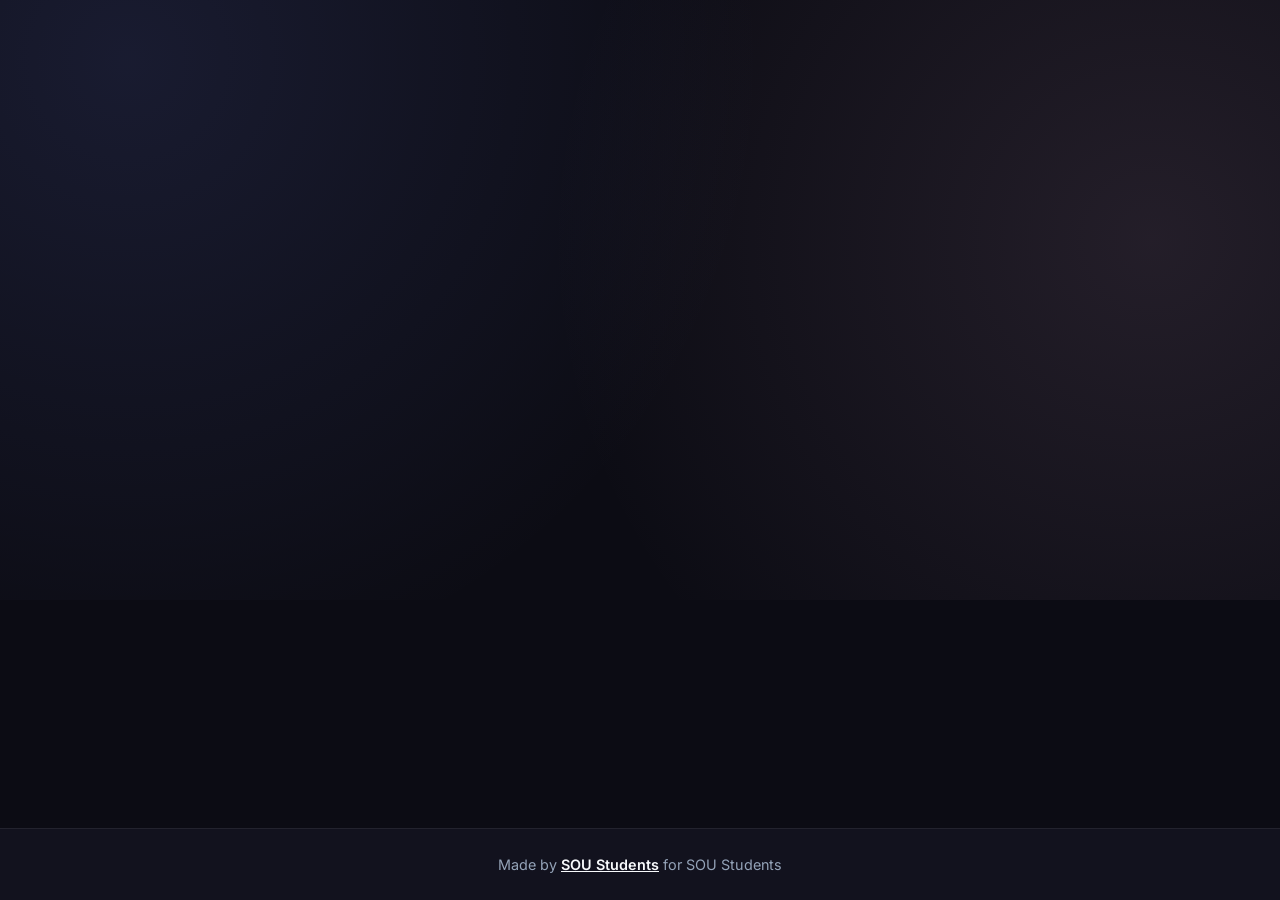
==== commit e034160c: "Enhance SEO and theme management in index.html Updated SEO meta tags and improved theme handling." ====
--- a/SOUMaterial/index.html
+++ b/SOUMaterial/index.html
@@ -4,52 +4,131 @@
 <head>
   <meta charset="UTF-8">
   <meta name="viewport" content="width=device-width, initial-scale=1.0">
-  <title>SOUMaterial - BCA Study Materials Hub</title>
-  
+
+  <!-- SEO Meta Tags -->
+  <title>SOUMaterial | Silver Oak University BCA Study Materials</title>
+  <meta name="title" content="SOUMaterial | Silver Oak University BCA Study Materials">
+  <meta name="description"
+    content="Access Silver Oak University (SOU) BCA study materials, notes, unit guides, syllabus outlines, and class timetables at SOUMaterial for BCA Honors (Semesters 7 & 8) students.">
+  <meta name="keywords"
+    content="sounotes, soumaterial, sou notes, sou material, silver oak university, bca notes, bca study material, bca syllabus, silver oak university bca, bca honors, bca 7th sem, bca 8th sem, generative ai notes, computational analytics, information security, full stack development, sou bca timetable, sounotes.vercel.app, soumaterial.vercel.app, bca notes download, silver oak university student portal, sou notes download, bca notes vercel, silver oak university timetable, sou material vercel, sounotes bca, soumaterial bca">
+  <meta name="robots" content="index, follow, max-image-preview:large, max-snippet:-1, max-video-preview:-1">
+  <meta name="googlebot" content="index, follow">
+  <meta name="language" content="English">
+  <meta name="author" content="SOU Students">
+  <meta name="distribution" content="global">
+  <meta name="rating" content="General">
+  <meta name="revisit-after" content="7 days">
+  <meta name="theme-color" content="#0d0e12">
+
+  <!-- Open Graph / Facebook -->
+  <meta property="og:type" content="website">
+  <meta property="og:url" content="https://soumaterial.vercel.app/">
+  <meta property="og:title" content="SOUMaterial | Silver Oak University BCA Study Materials">
+  <meta property="og:description"
+    content="Access Silver Oak University (SOU) BCA study materials, notes, unit guides, syllabus outlines, and class timetables at SOUMaterial for BCA Honors (Semesters 7 & 8) students.">
+  <meta property="og:image" content="https://soumaterial.vercel.app/soumaterial_web_banner_1782389754928.png">
+  <meta property="og:site_name" content="SOUMaterial">
+
+  <!-- Twitter -->
+  <meta property="twitter:card" content="summary_large_image">
+  <meta property="twitter:url" content="https://soumaterial.vercel.app/">
+  <meta property="twitter:title"
+    content="SOUMaterial | Silver Oak University BCA Study Materials & Timetable Hub | SOUNotes">
+  <meta property="twitter:description"
+    content="Access Silver Oak University (SOU) BCA study materials, notes, unit guides, syllabus outlines, and class timetables at SOUMaterial. Premium dark-themed viewer designed for BCA Honors (Semesters 7 & 8) students. Also powered by SOUNotes.">
+  <meta property="twitter:image" content="https://soumaterial.vercel.app/soumaterial_web_banner_1782389754928.png">
+
+  <!-- Canonical Reference -->
+  <link rel="canonical" href="https://soumaterial.vercel.app/">
+
+  <!-- Schema.org JSON-LD Structured Data for Search Engine Optimization -->
+  <script type="application/ld+json">
+  {
+    "@context": "https://schema.org",
+    "@type": "WebSite",
+    "name": "SOUMaterial",
+    "alternateName": [
+      "SOUNotes",
+      "SOU Notes",
+      "SOU Material",
+      "SOUMaterial Hub",
+      "soumaterial.vercel.app",
+      "sounotes.vercel.app"
+    ],
+    "url": "https://soumaterial.vercel.app/",
+    "description": "Access Silver Oak University (SOU) BCA study materials, lecture notes, syllabus outlines, and class timetables. Free, beautiful, dark-themed portal for BCA Honors.",
+    "publisher": {
+      "@type": "Organization",
+      "name": "SOU Students Developers",
+      "url": "https://soumaterial.vercel.app/"
+    },
+    "potentialAction": {
+      "@type": "SearchAction",
+      "target": "https://soumaterial.vercel.app/?q={search_term_string}",
+      "query-input": "required name=search_term_string"
+    }
+  }
+  </script>
+
   <!-- Immediate Theme Loader to prevent white flash -->
   <script>
-    (function() {
+    (function () {
       try {
         var savedTheme = localStorage.getItem('soumaterial_theme');
-        var systemDark = window.matchMedia('(prefers-color-scheme: dark)').matches;
-        if (savedTheme === 'dark' || (!savedTheme && systemDark)) {
+        if (savedTheme === 'light') {
+          document.documentElement.classList.remove('dark');
+        } else {
           document.documentElement.classList.add('dark');
-        } else {
-          document.documentElement.classList.remove('dark');
         }
-      } catch (e) {}
+      } catch (e) { }
     })();
   </script>
-  
+
   <!-- Prefetch Google Font Connections -->
   <link rel="preconnect" href="https://fonts.googleapis.com">
   <link rel="preconnect" href="https://fonts.gstatic.com" crossorigin>
-  <link rel="stylesheet" href="./src/styles/main.css?v=2">
+  <link rel="stylesheet" href="./src/styles/main.css?v=3">
+
+  <!-- Web App Manifest for PWA Support -->
+  <link rel="manifest" href="./manifest.json">
+
+  <!-- Register PWA Service Worker -->
+  <script>
+    if ('serviceWorker' in navigator) {
+      window.addEventListener('load', () => {
+        navigator.serviceWorker.register('./sw.js')
+          .then(reg => console.log('Service Worker registered:', reg.scope))
+          .catch(err => console.error('Service Worker registration failed:', err));
+      });
+    }
+  </script>
 </head>
 
 <body>
   <div id="navbar-root"></div>
   <main id="app-container" class="container"></main>
   <div id="modal-root"></div>
-  
+
   <footer class="footer">
-    <p>Made by <a href="https://github.com/soumaterial" target="_blank" rel="noopener">SOU Students</a> for SOU Students</p>
+    <p>Made by <a href="https://github.com/soumaterial" target="_blank" rel="noopener">SOU Students</a> for SOU Students
+    </p>
   </footer>
 
   <script type="module">
-    import { renderNavbar } from './src/components/Navbar.js?v=2';
-    import { renderDocViewer } from './src/components/DocViewer.js?v=2';
-    import { renderSearch } from './src/components/Search.js?v=2';
-    import { loadHome } from './src/components/Home.js?v=2';
+    import { renderNavbar } from './src/components/Navbar.js?v=3';
+    import { renderDocViewer } from './src/components/DocViewer.js?v=3';
+    import { renderSearch } from './src/components/Search.js?v=3';
+    import { initRouter } from './src/app.js?v=3';
 
     // Initialize layout and overlay utilities
     renderNavbar();
     renderDocViewer();
     renderSearch();
 
-    // Default entrypoint: load the welcome semester explorer
-    loadHome(); 
+    // Initialize the hash-based history router
+    initRouter(); 
   </script>
 </body>
 
-</html>+</html>
